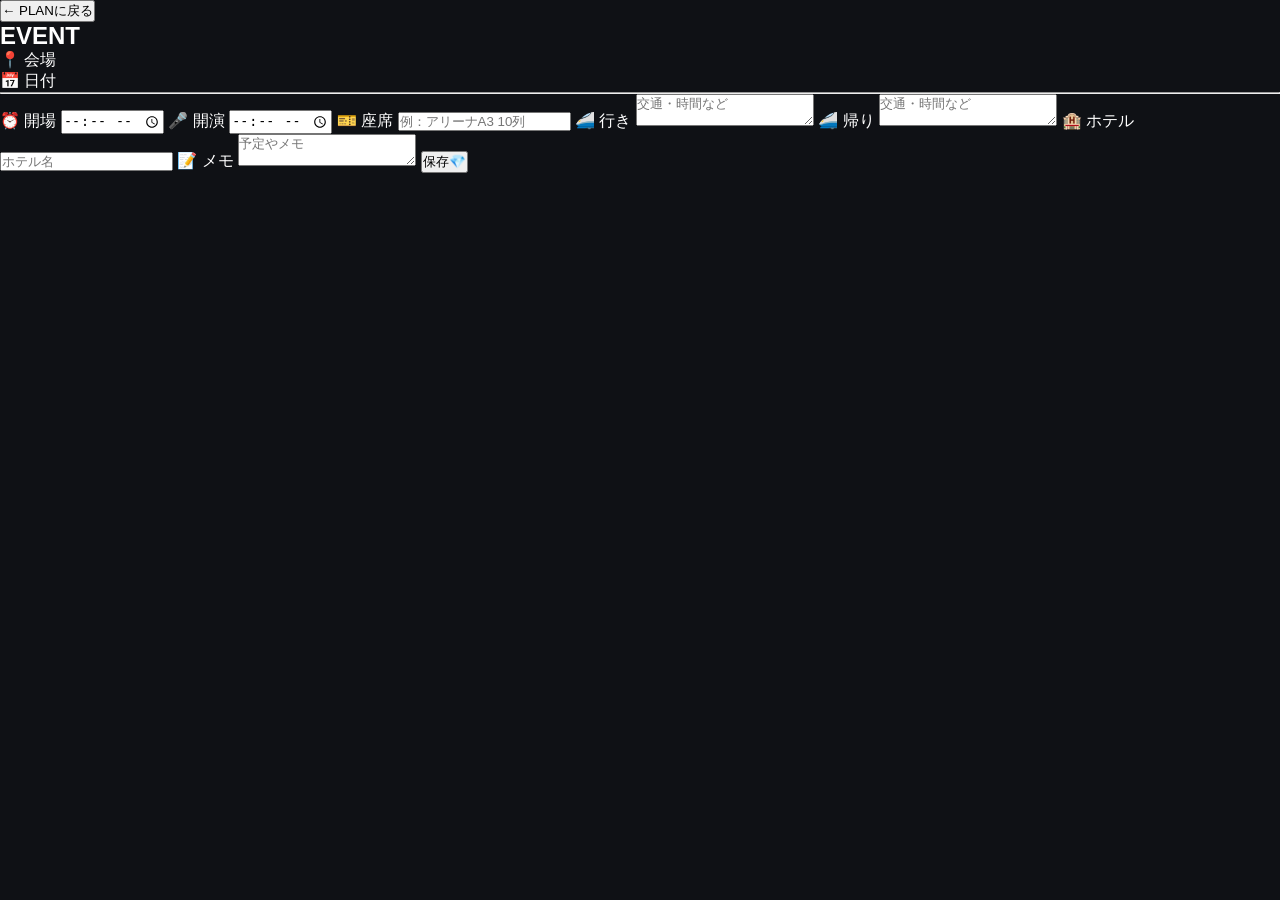
==== event.html @ aafe74c0 "Create event.html" ====
<!DOCTYPE html>
<html lang="ja">
<head>
  <meta charset="UTF-8">
  <meta name="viewport" content="width=device-width, initial-scale=1.0">
  <title>PLAN DETAIL</title>
  <link rel="stylesheet" href="style.css?v=3">
</head>

<body>

  <main class="event-detail-page">

    <button id="back-to-plan">← PLANに戻る</button>

    <section class="event-detail-card">
      <h1 id="detail-name">EVENT</h1>

      <p id="detail-place">📍 会場</p>
      <p id="detail-date">📅 日付</p>

      <hr>

      <label>
        ⏰ 開場
        <input type="time" id="detail-open">
      </label>

      <label>
        🎤 開演
        <input type="time" id="detail-start">
      </label>

      <label>
        🎫 座席
        <input type="text" id="detail-seat" placeholder="例：アリーナA3 10列">
      </label>

      <label>
        🚄 行き
        <textarea id="detail-go" placeholder="交通・時間など"></textarea>
      </label>

      <label>
        🚄 帰り
        <textarea id="detail-return" placeholder="交通・時間など"></textarea>
      </label>

      <label>
        🏨 ホテル
        <input type="text" id="detail-hotel" placeholder="ホテル名">
      </label>

      <label>
        📝 メモ
        <textarea id="detail-memo" placeholder="予定やメモ"></textarea>
      </label>

      <button id="save-detail">保存💎</button>
    </section>

  </main>

  <script src="event.js?v=1"></script>

</body>
</html>
---- style.css ----
*{
    margin:0;
    padding:0;
    box-sizing:border-box;
}

body{
    font-family:-apple-system,BlinkMacSystemFont,sans-serif;
    background:#0f1115;
    color:#fff;
}

#splash{
    position:fixed;
    inset:0;
    display:flex;
    flex-direction:column;
    justify-content:center;
    align-items:center;
    background:#0f1115;
    z-index:100;
}

.logo{
    font-size:60px;
    margin-bottom:16px;
}

#app{
    display:none;
    padding:20px;
}

.hero{
    margin-bottom:24px;
}

.label{
    color:#8d96a8;
    font-size:13px;
    margin-bottom:10px;
}

.event-card{
    background:#1b2029;
    border-radius:18px;
    padding:20px;
}

.event-card h1{
    font-size:28px;
    margin-bottom:8px;
}

.event-card p{
    color:#cfd6e4;
    margin-bottom:6px;
}

.dday{
    margin-top:16px;
    display:inline-block;
    background:#4ba8ff;
    padding:8px 16px;
    border-radius:999px;
    font-weight:bold;
}

.card{
    background:#1b2029;
    border-radius:18px;
    padding:20px;
}

.card h2{
    margin-bottom:16px;
}

.progress{
    width:100%;
    height:12px;
    background:#2a313d;
    border-radius:999px;
    overflow:hidden;
    margin-bottom:10px;
}

#progress-bar{
    width:0%;
    height:100%;
    background:#4ba8ff;
}

.percent{
    text-align:right;
    margin-bottom:18px;
}

.item{
    display:flex;
    align-items:center;
    gap:12px;
    padding:12px 0;
    border-bottom:1px solid #2a313d;
}

.item:last-child{
    border-bottom:none;
}

input[type="checkbox"]{
    width:20px;
    height:20px;
}
.actions{
    display:flex;
    gap:10px;
    margin-bottom:18px;
}

.actions button{
    flex:1;
    padding:12px;
    border:none;
    border-radius:12px;
    background:#4ba8ff;
    color:white;
    font-size:15px;
    font-weight:600;
}

#clear-all{
    background:#2a313d;
}
.add-item{
    display:flex;
    gap:10px;
    margin-bottom:18px;
}

.add-item input{
    flex:1;
    padding:12px;
    border:none;
    border-radius:12px;
    background:#2a313d;
    color:white;
    font-size:15px;
}

.add-item button{
    padding:12px 18px;
    border:none;
    border-radius:12px;
    background:#4ba8ff;
    color:white;
    font-weight:bold;
}
.event-editor{
    margin-top:16px;
    display:flex;
    flex-direction:column;
    gap:10px;
}

.event-editor input{
    padding:12px;
    border:none;
    border-radius:12px;
    background:#2a313d;
    color:white;
}

.event-editor button{
    padding:12px;
    border:none;
    border-radius:12px;
    background:#4ba8ff;
    color:white;
    font-weight:bold;
}
weight:bold;
}

    color:#4ba8ff;
}

#app{
    padding:20px;
    padding-bottom:130px;
}
.page{
    padding-bottom:130px;
}

.plan-item{
    background:#2a313d;
    padding:16px;
    margin-top:12px;
    border-radius:14px;
    font-size:17px;
    color:white;
    transition:.2s;
}

.plan-item:active{
    transform:scale(.98);
    background:#3a4353;
}
/* ===== LIGHT MODE ===== */

body.light-mode {
  background: #f4f6f9;
  color: #111827;
}

body.light-mode .card {
  background: #ffffff;
  color: #111827;
}

body.light-mode .plan-item {
  background: #eef1f5;
  color: #111827;
}

body.light-mode .bottom-nav {
  background: #ffffff;
}

body.light-mode .nav-btn {
  background: #ffffff;
  color: #111827;
}

body.light-mode input,
body.light-mode textarea {
  background: #f4f6f9;
  color: #111827;
}

body.light-mode .memory-card {
  background: #eef1f5;
  color: #111827;
}
/* ===== LIGHT MODE ===== */

body.light-mode {
  background: #f5f7fb;
  color: #1b1f2a;
}

body.light-mode .card {
  background: #ffffff;
  color: #1b1f2a;
}

body.light-mode .plan-item {
  background: #eef1f6;
  color: #1b1f2a;
}

body.light-mode .bottom-nav {
  background: #ffffff;
}

body.light-mode .nav-btn {
  color: #1b1f2a;
}
body.light-mode,
body.light-mode #app {
  background: white !important;
  color: #111827 !important;
}

body.light-mode .card,
body.light-mode .event-card,
body.light-mode .plan-item,
body.light-mode .memory-card {
  background: #ffffff !important;
  color: #111827 !important;
}
/* ==========================================
   🗑️ 持ち物 削除ボタン
========================================== */

#checklist .item {
    display: flex;
    align-items: center;
    justify-content: space-between;
    gap: 12px;
}

#checklist .item label {
    display: flex;
    align-items: center;
    gap: 12px;
    flex: 1;
}

#checklist .delete-item {
    flex-shrink: 0;
    width: 44px;
    height: 44px;
    padding: 0;
    border: none;
    border-radius: 12px;
    background: rgba(255, 255, 255, 0.08);
    font-size: 20px;
    cursor: pointer;
}
/* ========================================
   💎 PLAN DESIGN
======================================== */

#plan-page .card {
  background: #1b202a;
  border-radius: 28px;
  padding: 28px 22px;
}

#plan-page h2 {
  font-size: 32px;
  margin-bottom: 22px;
}

.plan-form {
  display: grid;
  grid-template-columns: 1fr 1fr;
  gap: 12px;
  margin-bottom: 22px;
}

.plan-form .input {
  width: 100%;
  min-width: 0;
  padding: 14px 16px;
  border: none;
  border-radius: 16px;
  background: #2b313d;
  color: #ffffff;
  font-size: 16px;
  outline: none;
}

.plan-form .input::placeholder {
  color: #9ca3af;
}

#plan-date {
  grid-column: 1 / 2;
}

#add-plan-btn {
  grid-column: 2 / 3;
  border: none;
  border-radius: 16px;
  background: #60a5fa;
  color: #ffffff;
  font-size: 16px;
  font-weight: 700;
  padding: 14px 16px;
  cursor: pointer;
}

#add-plan-btn:active {
  transform: scale(0.98);
}

#plan-list {
  display: flex;
  flex-direction: column;
  gap: 14px;
}

.plan-item {
  display: flex;
  align-items: center;
  justify-content: space-between;
  gap: 16px;

  padding: 20px;
  border-radius: 22px;
  background: #2b313d;
  color: #ffffff;
}

.plan-item strong {
  display: block;
  font-size: 22px;
  margin-bottom: 8px;
}

.plan-item div div {
  margin-top: 4px;
  font-size: 15px;
  color: #d1d5db;
}

.plan-item button {
  flex-shrink: 0;
  border: none;
  border-radius: 12px;
  padding: 10px 14px;

  background: rgba(255, 255, 255, 0.08);
  color: #ffffff;
  font-size: 14px;
  font-weight: 600;
  cursor: pointer;
}

.plan-item button:active {
  transform: scale(0.96);
}

/* 📱 スマホ */
@media (max-width: 600px) {
  #plan-page .card {
    padding: 24px 18px;
  }

  .plan-form {
    grid-template-columns: 1fr;
  }

  #plan-date,
  #add-plan-btn {
    grid-column: 1;
  }

  .plan-item {
    align-items: flex-start;
  }
}

/* ☀️ LIGHT MODE */
body.light-mode #plan-page .card {
  background: #ffffff;
}

body.light-mode .plan-form .input,
body.light-mode .plan-item {
  background: #f1f5f9;
  color: #111827;
}

body.light-mode .plan-form .input::placeholder {
  color: #6b7280;
}

body.light-mode .plan-item div div {
  color: #4b5563;
}

body.light-mode .plan-item button {
  background: #e5e7eb;
  color: #111827;
}
#plan-date {
  color: #ffffff;
  color-scheme: dark;
}
/* =========================
   📸 MEMORY チェキ風
========================= */

.memory-card {
  background: #ffffff;
  padding: 10px 10px 22px;
  margin: 18px 0;
  border-radius: 4px;
  box-shadow: 0 5px 18px rgba(0, 0, 0, 0.25);
  color: #222;
  overflow: hidden;
}

.memory-photo {
  display: block;
  width: 100%;
  max-width: 100%;
  aspect-ratio: 4 / 5;
  object-fit: cover;
  object-position: center;
  margin: 0 0 14px;
  border-radius: 2px;
}

.memory-card h3 {
  margin: 6px 4px 3px;
}

.memory-card p {
  margin: 3px 4px 10px;
}

.memory-actions {
  margin: 8px 4px 0;
}
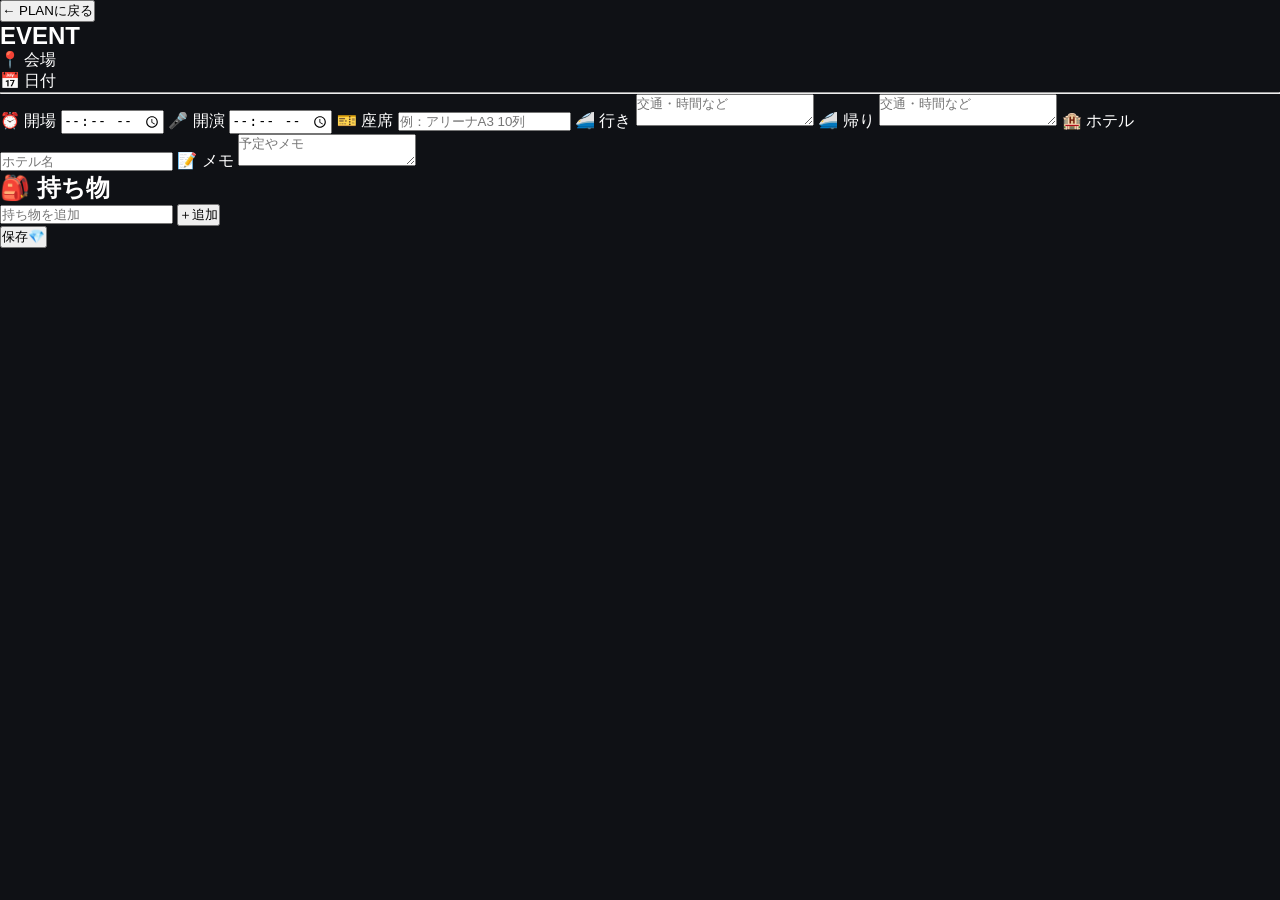
==== commit a42756d8: "Update event.html" ====
--- a/event.html
+++ b/event.html
@@ -55,7 +55,23 @@
         📝 メモ
         <textarea id="detail-memo" placeholder="予定やメモ"></textarea>
       </label>
+<!-- 🎒 持ち物チェックリスト -->
+<div class="detail-packing">
+  <h2>🎒 持ち物</h2>
 
+  <div id="packing-list"></div>
+
+  <div class="packing-add">
+    <input
+      type="text"
+      id="packing-input"
+      placeholder="持ち物を追加"
+    >
+    <button type="button" id="packing-add-btn">
+      ＋追加
+    </button>
+  </div>
+</div>
       <button id="save-detail">保存💎</button>
     </section>
 
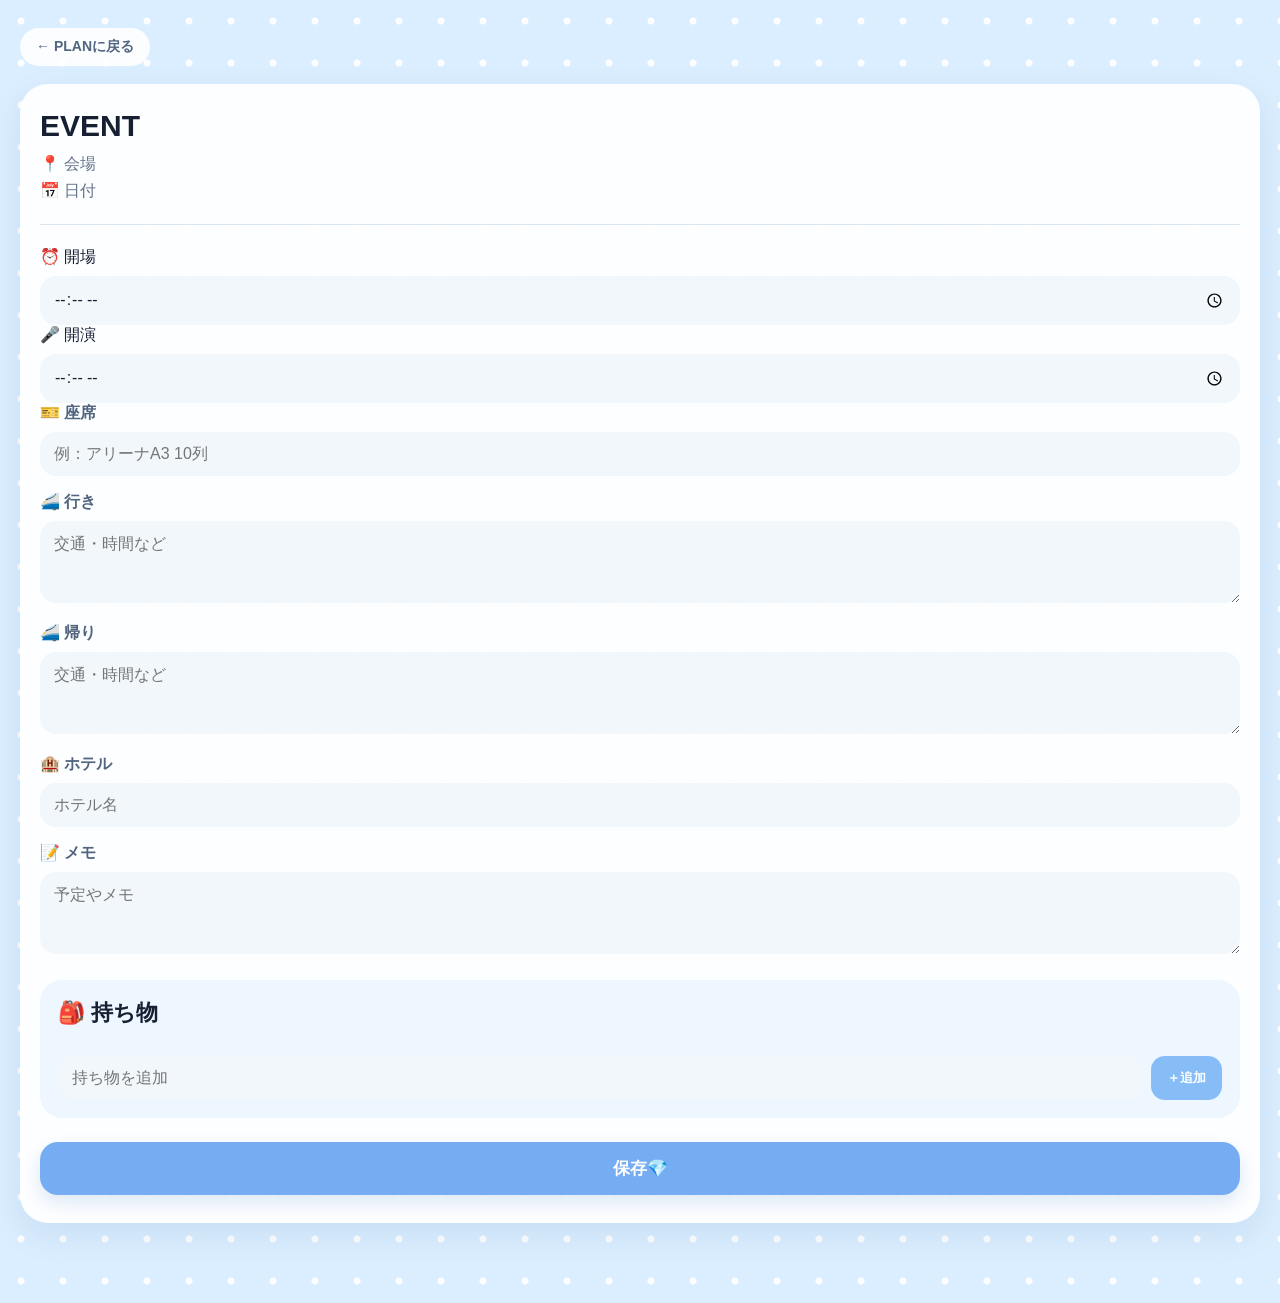
==== commit 349a38d4: "Update event.html" ====
--- a/event.html
+++ b/event.html
@@ -21,15 +21,17 @@
 
       <hr>
 
-      <label>
-        ⏰ 開場
-        <input type="time" id="detail-open">
-      </label>
+<div class="event-time-row">
+  <label>
+    ⏰ 開場
+    <input type="time" id="detail-open">
+  </label>
 
-      <label>
-        🎤 開演
-        <input type="time" id="detail-start">
-      </label>
+  <label>
+    🎤 開演
+    <input type="time" id="detail-start">
+  </label>
+</div>
 
       <label>
         🎫 座席
--- a/style.css
+++ b/style.css
@@ -497,3 +497,546 @@
 .memory-actions {
   margin: 8px 4px 0;
 }
+/* ========================================
+   💎 HOME DESIGN
+======================================== */
+
+.home-hero {
+  padding: 22px 18px 26px;
+  border-radius: 28px;
+  background:
+    radial-gradient(circle, rgba(255,255,255,0.9) 0 5px, transparent 6px)
+    0 0 / 48px 48px,
+    #dbeafe;
+  color: #1f2937;
+  overflow: hidden;
+}
+
+/* 📸 フォトエリア */
+.home-photo-strip {
+  overflow-x: auto;
+  margin-bottom: 20px;
+  scrollbar-width: none;
+}
+
+.home-photo-strip::-webkit-scrollbar {
+  display: none;
+}
+
+.home-photo-track {
+  display: flex;
+  gap: 12px;
+  width: max-content;
+}
+
+.home-photo-card {
+  width: 140px;
+  height: 180px;
+  flex: 0 0 auto;
+  display: flex;
+  align-items: center;
+  justify-content: center;
+
+  background: rgba(255,255,255,0.85);
+  border-radius: 20px;
+  box-shadow: 0 8px 22px rgba(0,0,0,0.12);
+
+  color: #64748b;
+  font-size: 14px;
+  font-weight: 700;
+}
+
+/* 💎 MY TREASURE */
+.home-member-card {
+  margin-bottom: 12px;
+  padding: 12px 16px;
+
+  background: rgba(255,255,255,0.75);
+  border-radius: 18px;
+
+  font-size: 15px;
+  font-weight: 700;
+}
+
+/* ⏳ カウントダウン */
+.home-countdown {
+  display: flex;
+  justify-content: space-between;
+  align-items: center;
+
+  margin-bottom: 22px;
+  padding: 12px 16px;
+
+  background: rgba(255,255,255,0.75);
+  border-radius: 18px;
+}
+
+.home-countdown strong {
+  font-size: 22px;
+}
+
+/* 📅 NEXT EVENT */
+.home-next-event .label {
+  margin: 0 0 8px 6px;
+
+  color: #64748b;
+  font-size: 13px;
+  font-weight: 800;
+  letter-spacing: 1.5px;
+}
+
+/* イベントカード */
+.home-event-card {
+  padding: 22px;
+  border-radius: 24px;
+
+  background: rgba(255,255,255,0.92);
+  color: #1f2937;
+
+  box-shadow: 0 10px 28px rgba(0,0,0,0.12);
+}
+
+.home-event-card h1 {
+  margin: 0 0 12px;
+  font-size: 26px;
+}
+
+.home-event-card p {
+  margin: 6px 0;
+  color: #64748b;
+}
+
+.home-event-card .dday {
+  display: inline-block;
+  margin-top: 14px;
+  padding: 10px 16px;
+
+  background: #93c5fd;
+  color: #ffffff;
+
+  border-radius: 999px;
+  font-weight: 800;
+}
+/* 📸 HOME フォトギャラリー */
+
+.home-photo-strip {
+    width: 100%;
+    overflow-x: auto;
+    margin-bottom: 18px;
+    padding: 4px 0 8px;
+}
+
+.home-photo-track {
+    display: flex;
+    gap: 12px;
+    width: max-content;
+}
+
+.home-photo-card {
+    width: 150px;
+    height: 190px;
+    flex-shrink: 0;
+    border-radius: 18px;
+    overflow: hidden;
+    background: rgba(255, 255, 255, 0.15);
+}
+
+.home-photo-card img {
+    width: 100%;
+    height: 100%;
+    object-fit: cover;
+    display: block;
+}
+/* 📸 HOME フォトギャラリー微調整 */
+
+.home-photo-strip {
+  width: 100%;
+  overflow-x: auto;
+  padding: 6px 2px 12px;
+  scroll-snap-type: x mandatory;
+  scrollbar-width: none;
+}
+
+.home-photo-strip::-webkit-scrollbar {
+  display: none;
+}
+
+.home-photo-track {
+  display: flex;
+  gap: 14px;
+  width: max-content;
+}
+
+.home-photo-card {
+  width: 72vw;
+  max-width: 260px;
+  height: 320px;
+  flex-shrink: 0;
+  border-radius: 24px;
+  overflow: hidden;
+  scroll-snap-align: start;
+  background: rgba(255,255,255,0.8);
+  box-shadow: 0 8px 22px rgba(0,0,0,0.10);
+}
+
+.home-photo-card img {
+  width: 100%;
+  height: 100%;
+  object-fit: cover;
+  display: block;
+}
+/* 🎞️ HOME フォト なめらか無限ループ */
+
+.home-photo-strip {
+  overflow: hidden;
+}
+
+.home-photo-track {
+  display: flex;
+  gap: 14px;
+  width: max-content;
+
+  animation: homePhotoLoop 32s linear infinite;
+  will-change: transform;
+}
+
+@keyframes homePhotoLoop {
+  from {
+    transform: translateX(0);
+  }
+
+  to {
+    transform: translateX(calc(-50% - 7px));
+  }
+}
+/* ========================================
+   🎞️ HOME PHOTO SMOOTH LOOP
+======================================== */
+
+.home-photo-strip {
+  overflow: hidden;
+}
+
+.home-photo-track {
+  display: flex;
+  gap: 14px;
+  width: max-content;
+  animation: homePhotoLoop 28s linear infinite;
+  will-change: transform;
+}
+
+@keyframes homePhotoLoop {
+  from {
+    transform: translateX(0);
+  }
+
+  to {
+    transform: translateX(calc(-50% - 7px));
+  }
+}
+/* ========================================
+   🎞️ HOME PHOTO - FILM DESIGN
+======================================== */
+
+/* フィルム本体 */
+.home-photo-strip {
+  position: relative;
+  padding-top: 20px;
+  padding-bottom: 20px;
+  overflow: hidden;
+
+  background:
+    repeating-linear-gradient(
+      90deg,
+      rgba(255,255,255,0.95) 0px,
+      rgba(255,255,255,0.95) 18px,
+      transparent 18px,
+      transparent 30px
+    ) top / 100% 9px no-repeat,
+
+    repeating-linear-gradient(
+      90deg,
+      rgba(255,255,255,0.95) 0px,
+      rgba(255,255,255,0.95) 18px,
+      transparent 18px,
+      transparent 30px
+    ) bottom / 100% 9px no-repeat,
+
+    rgba(255,255,255,0.16);
+
+  border-radius: 20px;
+}
+
+/* 写真の間を少しフィルムっぽく */
+.home-photo-track {
+  gap: 10px;
+}
+
+/* 写真カード */
+.home-photo-card {
+  overflow: hidden;
+  border-radius: 12px;
+  flex-shrink: 0;
+}
+
+/* 写真 */
+.home-photo-card img {
+  display: block;
+  width: 100%;
+  height: 100%;
+  object-fit: cover;
+}
+/* 🌼 JIHOON TRUZ - ゆらゆらロミ */
+.home-event-card {
+    position: relative;
+    overflow: hidden;
+}
+
+.jihoon-truz {
+    position: absolute;
+    width: 105px;
+    height: auto;
+    z-index: 5;
+    pointer-events: none;
+
+    right: 12px;
+    bottom: 18px;
+
+    animation: romy-sway 3s ease-in-out infinite;
+}
+
+@keyframes romy-sway {
+    0%, 100% {
+        transform: rotate(-3deg);
+    }
+
+    50% {
+        transform: rotate(3deg);
+    }
+}
+/* 🌼 ロミ最終調整：ほぼ固定 */
+.jihoon-truz {
+    animation: romy-sway-final 3s ease-in-out infinite !important;
+    right: 12px !important;
+    bottom: 18px !important;
+    width: 105px !important;
+}
+
+@keyframes romy-sway-final {
+    0%, 100% {
+        transform: rotate(-3deg);
+    }
+    50% {
+        transform: rotate(3deg);
+    }
+}
+/* 💎 HOME ペンライトデコ */
+.home-lightstick {
+    position: absolute;
+    width: 72px;
+    height: auto;
+
+    right: 8px;
+    top: 335px;
+
+    transform: rotate(18deg);
+    z-index: 4;
+
+    filter: drop-shadow(0 4px 5px rgba(0,0,0,0.12));
+}
+.home-hero {
+    position: relative;
+}
+/* 💎 ペンライト位置 強制調整 */
+.home-lightstick {
+    width: 66px !important;
+    right: 8px !important;
+    top: 380px !important;
+    transform: rotate(18deg) !important;
+}
+/* =========================================
+   💎 EVENT DETAIL PAGE
+========================================= */
+
+.event-detail-page {
+    min-height: 100vh;
+    padding: 28px 20px 80px;
+
+    background:
+        radial-gradient(
+            circle,
+            rgba(255,255,255,0.95) 3px,
+            transparent 4px
+        ) 0 0 / 42px 42px,
+        #dbeeff;
+
+    color: #172033;
+}
+
+/* ← PLANに戻る */
+#back-to-plan {
+    border: none;
+    background: rgba(255,255,255,0.9);
+    color: #52657f;
+
+    padding: 10px 16px;
+    border-radius: 999px;
+
+    font-size: 14px;
+    font-weight: 700;
+
+    margin-bottom: 18px;
+}
+
+/* メインカード */
+.event-detail-card {
+    background: rgba(255,255,255,0.94);
+    border-radius: 28px;
+
+    padding: 24px 20px 28px;
+
+    box-shadow: 0 12px 32px rgba(62,105,153,0.12);
+}
+
+/* イベントタイトル */
+.event-detail-card h1 {
+    margin: 0 0 10px;
+
+    font-size: 30px;
+    line-height: 1.2;
+
+    color: #172033;
+}
+
+#detail-place,
+#detail-date {
+    margin: 6px 0;
+
+    color: #64748b;
+    font-size: 16px;
+}
+
+.event-detail-card hr {
+    border: none;
+    height: 1px;
+
+    background: #dbe7f3;
+
+    margin: 22px 0;
+}
+
+/* 各入力項目 */
+.event-detail-card > label {
+    display: block;
+
+    margin-bottom: 16px;
+
+    color: #52657f;
+    font-weight: 700;
+}
+
+/* input / textarea 共通 */
+.event-detail-card input,
+.event-detail-card textarea {
+    width: 100%;
+    box-sizing: border-box;
+
+    margin-top: 8px;
+
+    border: none;
+    outline: none;
+
+    background: #f2f7fc;
+    color: #172033;
+
+    border-radius: 16px;
+
+    padding: 13px 14px;
+
+    font-size: 16px;
+    font-family: inherit;
+}
+
+/* 時間入力 */
+.event-detail-card input[type="time"] {
+    min-height: 48px;
+}
+
+/* テキストエリア */
+.event-detail-card textarea {
+    min-height: 82px;
+    resize: vertical;
+}
+
+/* 持ち物エリア */
+.detail-packing {
+    margin-top: 22px;
+
+    padding: 18px;
+
+    background: #eef7ff;
+
+    border-radius: 22px;
+}
+
+.detail-packing h2 {
+    margin: 0 0 14px;
+
+    font-size: 22px;
+    color: #172033;
+}
+
+#packing-list {
+    display: flex;
+    flex-direction: column;
+    gap: 10px;
+
+    margin-bottom: 14px;
+}
+
+/* 持ち物追加 */
+.packing-add {
+    display: flex;
+    gap: 8px;
+}
+
+.packing-add input {
+    margin-top: 0;
+    flex: 1;
+}
+
+#packing-add-btn {
+    flex-shrink: 0;
+
+    border: none;
+
+    background: #86bdf7;
+    color: white;
+
+    border-radius: 14px;
+
+    padding: 0 16px;
+
+    font-weight: 800;
+}
+
+/* 保存ボタン */
+#save-detail {
+    width: 100%;
+
+    margin-top: 24px;
+
+    border: none;
+
+    background: #76adf2;
+    color: white;
+
+    border-radius: 18px;
+
+    padding: 15px;
+
+    font-size: 17px;
+    font-weight: 800;
+
+    box-shadow: 0 8px 18px rgba(79,137,205,0.18);
+}
